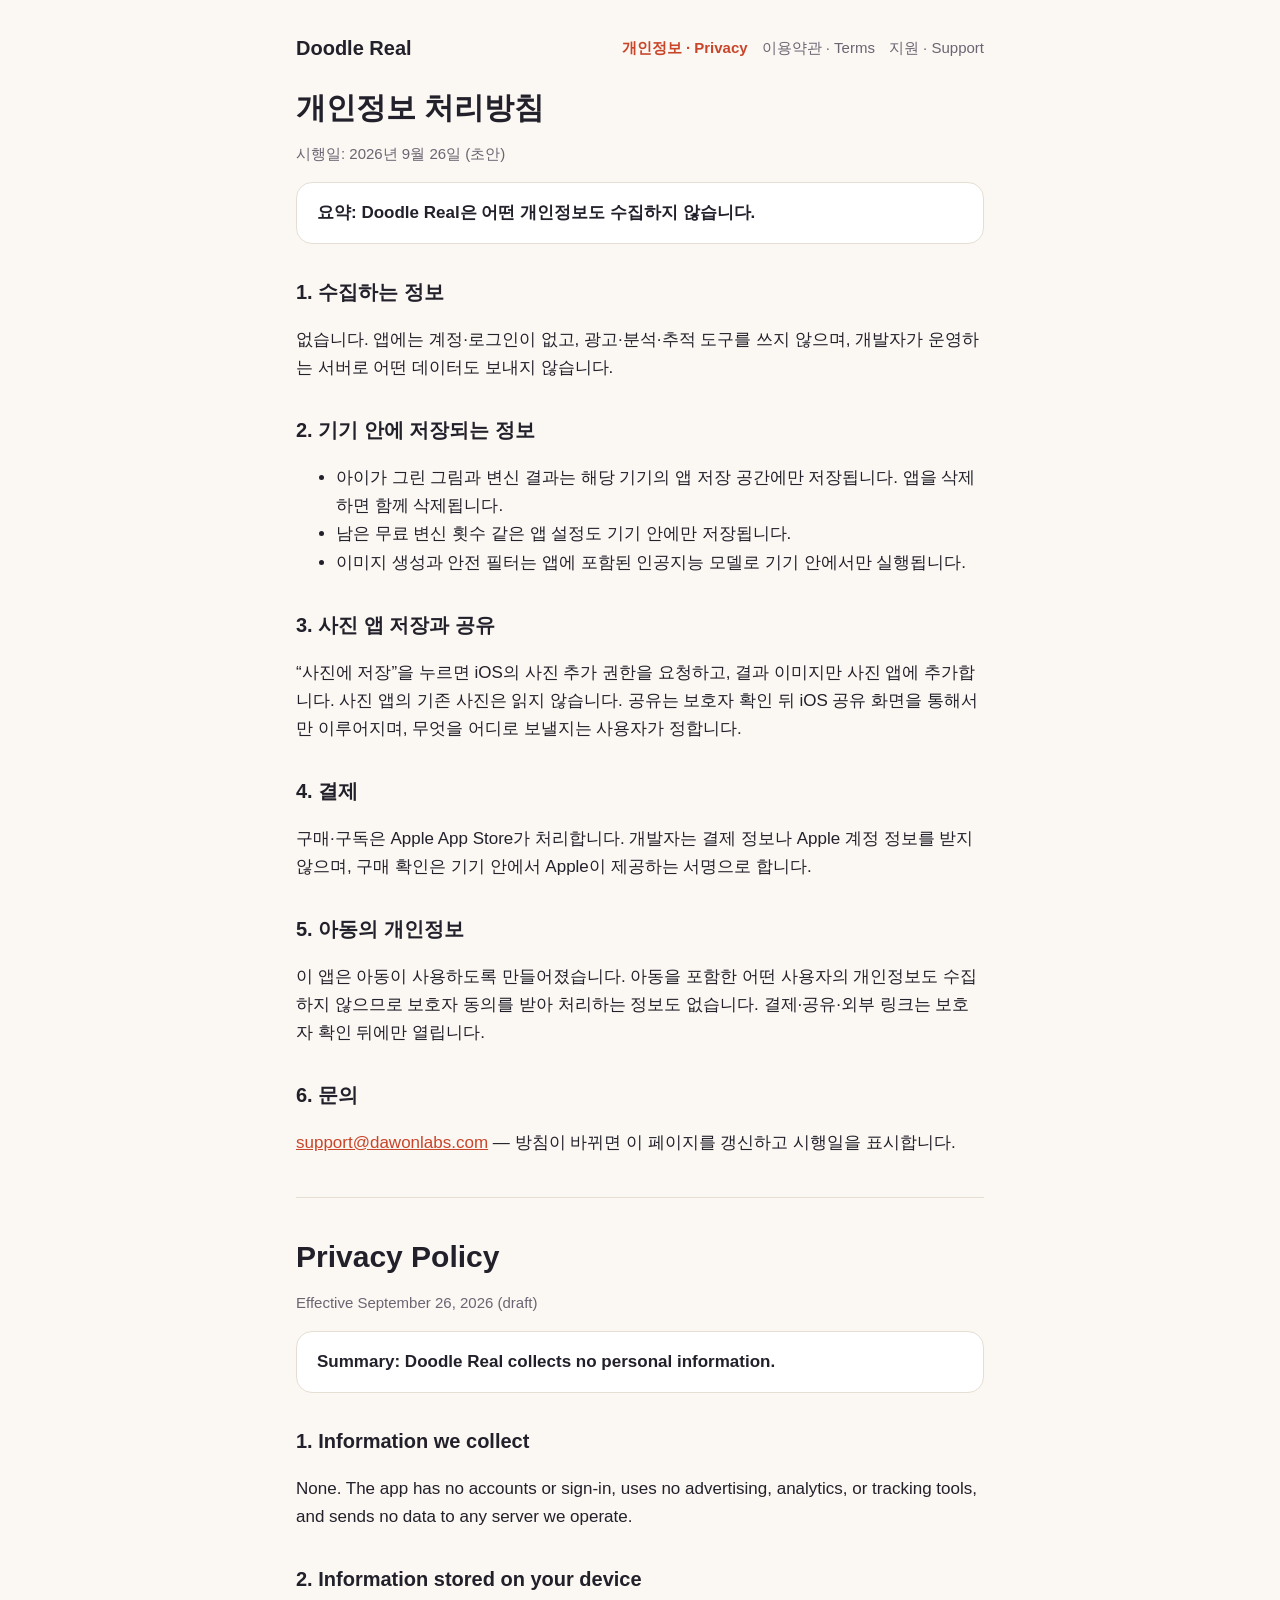
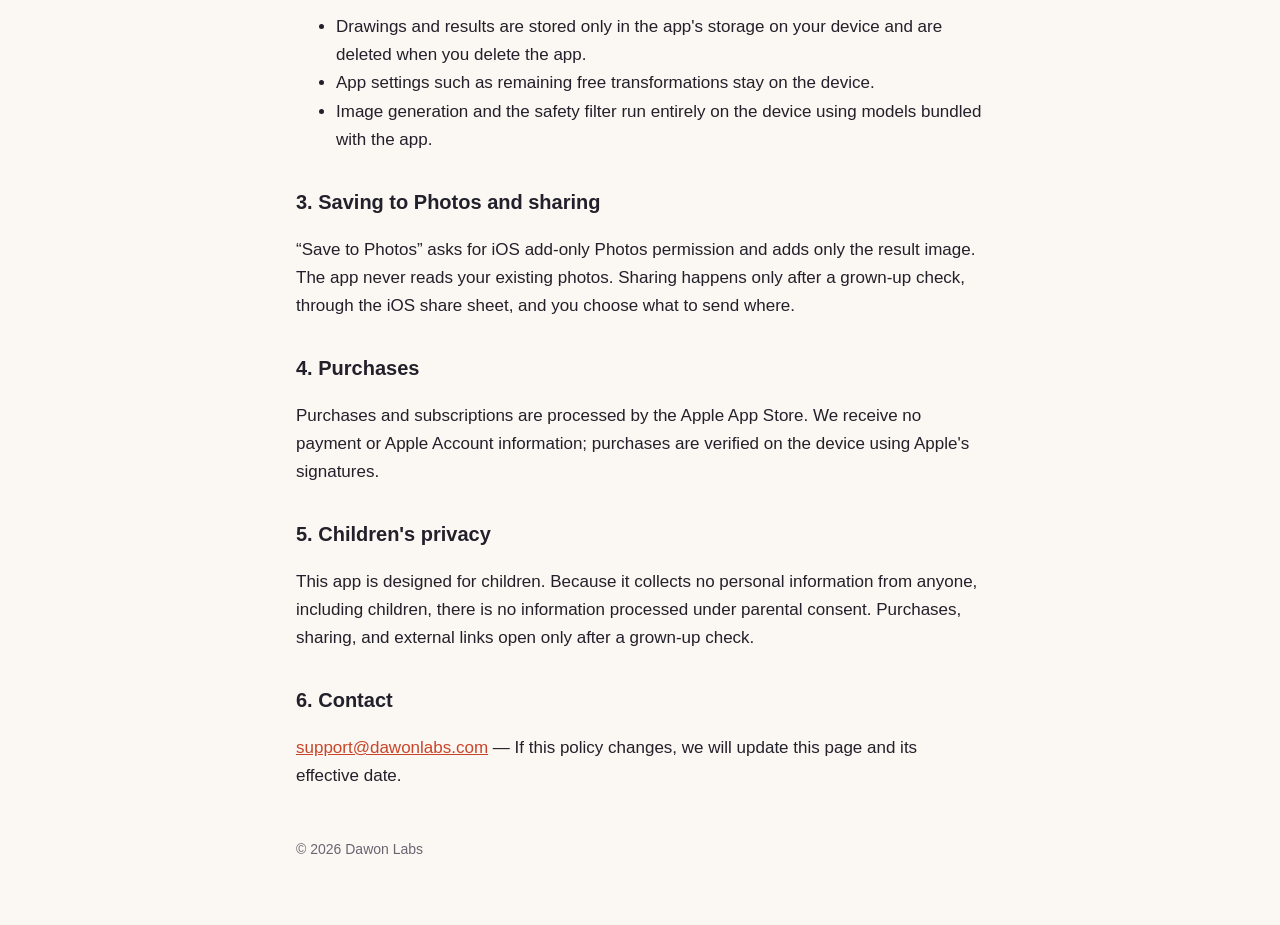
==== privacy/index.html @ 5f00e4da "Doodle Real 개인정보·이용약관·지원 페이지 Co-Authored-By: Claude Opus 5.5 (1M context) <noreply@anthropic.com>" ====
<!doctype html><html lang="ko"><head><meta charset="utf-8"><meta name="viewport" content="width=device-width,initial-scale=1">
<title>개인정보 처리방침 · Doodle Real</title><link rel="stylesheet" href="../style.css"></head><body><main>
<header><a class="home" href="../">Doodle Real</a><nav><a href="./" aria-current="page">개인정보 · Privacy</a><a href="../terms/">이용약관 · Terms</a><a href="../support/">지원 · Support</a></nav></header>
<h1>개인정보 처리방침</h1><p class="sub">시행일: 2026년 9월 26일 (초안)</p>
<div class="card"><strong>요약: Doodle Real은 어떤 개인정보도 수집하지 않습니다.</strong></div>
<h2>1. 수집하는 정보</h2>
<p>없습니다. 앱에는 계정·로그인이 없고, 광고·분석·추적 도구를 쓰지 않으며, 개발자가 운영하는 서버로 어떤 데이터도 보내지 않습니다.</p>
<h2>2. 기기 안에 저장되는 정보</h2>
<ul><li>아이가 그린 그림과 변신 결과는 해당 기기의 앱 저장 공간에만 저장됩니다. 앱을 삭제하면 함께 삭제됩니다.</li>
<li>남은 무료 변신 횟수 같은 앱 설정도 기기 안에만 저장됩니다.</li>
<li>이미지 생성과 안전 필터는 앱에 포함된 인공지능 모델로 기기 안에서만 실행됩니다.</li></ul>
<h2>3. 사진 앱 저장과 공유</h2>
<p>“사진에 저장”을 누르면 iOS의 사진 추가 권한을 요청하고, 결과 이미지만 사진 앱에 추가합니다. 사진 앱의 기존 사진은 읽지 않습니다. 공유는 보호자 확인 뒤 iOS 공유 화면을 통해서만 이루어지며, 무엇을 어디로 보낼지는 사용자가 정합니다.</p>
<h2>4. 결제</h2>
<p>구매·구독은 Apple App Store가 처리합니다. 개발자는 결제 정보나 Apple 계정 정보를 받지 않으며, 구매 확인은 기기 안에서 Apple이 제공하는 서명으로 합니다.</p>
<h2>5. 아동의 개인정보</h2>
<p>이 앱은 아동이 사용하도록 만들어졌습니다. 아동을 포함한 어떤 사용자의 개인정보도 수집하지 않으므로 보호자 동의를 받아 처리하는 정보도 없습니다. 결제·공유·외부 링크는 보호자 확인 뒤에만 열립니다.</p>
<h2>6. 문의</h2>
<p><a href="mailto:support@dawonlabs.com">support@dawonlabs.com</a> — 방침이 바뀌면 이 페이지를 갱신하고 시행일을 표시합니다.</p>
<hr style="border:none;border-top:1px solid var(--line);margin:40px 0">
<h1 lang="en">Privacy Policy</h1><p class="sub" lang="en">Effective September 26, 2026 (draft)</p>
<div lang="en">
<div class="card"><strong>Summary: Doodle Real collects no personal information.</strong></div>
<h2>1. Information we collect</h2><p>None. The app has no accounts or sign-in, uses no advertising, analytics, or tracking tools, and sends no data to any server we operate.</p>
<h2>2. Information stored on your device</h2><ul><li>Drawings and results are stored only in the app's storage on your device and are deleted when you delete the app.</li><li>App settings such as remaining free transformations stay on the device.</li><li>Image generation and the safety filter run entirely on the device using models bundled with the app.</li></ul>
<h2>3. Saving to Photos and sharing</h2><p>“Save to Photos” asks for iOS add-only Photos permission and adds only the result image. The app never reads your existing photos. Sharing happens only after a grown-up check, through the iOS share sheet, and you choose what to send where.</p>
<h2>4. Purchases</h2><p>Purchases and subscriptions are processed by the Apple App Store. We receive no payment or Apple Account information; purchases are verified on the device using Apple's signatures.</p>
<h2>5. Children's privacy</h2><p>This app is designed for children. Because it collects no personal information from anyone, including children, there is no information processed under parental consent. Purchases, sharing, and external links open only after a grown-up check.</p>
<h2>6. Contact</h2><p><a href="mailto:support@dawonlabs.com">support@dawonlabs.com</a> — If this policy changes, we will update this page and its effective date.</p>
</div>
<footer>© 2026 Dawon Labs</footer></main></body></html>
---- style.css ----
:root{--bg:#FBF7F2;--surface:#fff;--text:#22202A;--sub:#6A6573;--accent:#C8452A;--line:#E6DED3}
@media (prefers-color-scheme:dark){:root{--bg:#151419;--surface:#212026;--text:#F5F2EE;--sub:#ABA6B4;--accent:#FF8A6B;--line:#3A3842}}
*{box-sizing:border-box}
body{margin:0;background:var(--bg);color:var(--text);font:17px/1.65 -apple-system,BlinkMacSystemFont,"Apple SD Gothic Neo","Segoe UI",sans-serif}
main{max-width:720px;margin:0 auto;padding:32px 16px 64px}
header{display:flex;justify-content:space-between;align-items:center;gap:12px;flex-wrap:wrap;margin-bottom:24px}
header a.home{font-weight:700;color:var(--text);text-decoration:none;font-size:20px}
nav{display:flex;flex-wrap:wrap;gap:4px 14px}
nav a{color:var(--sub);text-decoration:none;font-size:15px;white-space:nowrap}
nav a[aria-current]{color:var(--accent);font-weight:600}
h1{font-size:30px;line-height:1.25;margin:8px 0 4px}
h2{font-size:20px;margin:32px 0 8px}
p,li{color:var(--text)}
.sub{color:var(--sub);font-size:15px}
.card{background:var(--surface);border:1px solid var(--line);border-radius:16px;padding:16px 20px;margin:16px 0}
a{color:var(--accent)}
.lang{font-size:14px}
footer{margin-top:48px;color:var(--sub);font-size:14px}
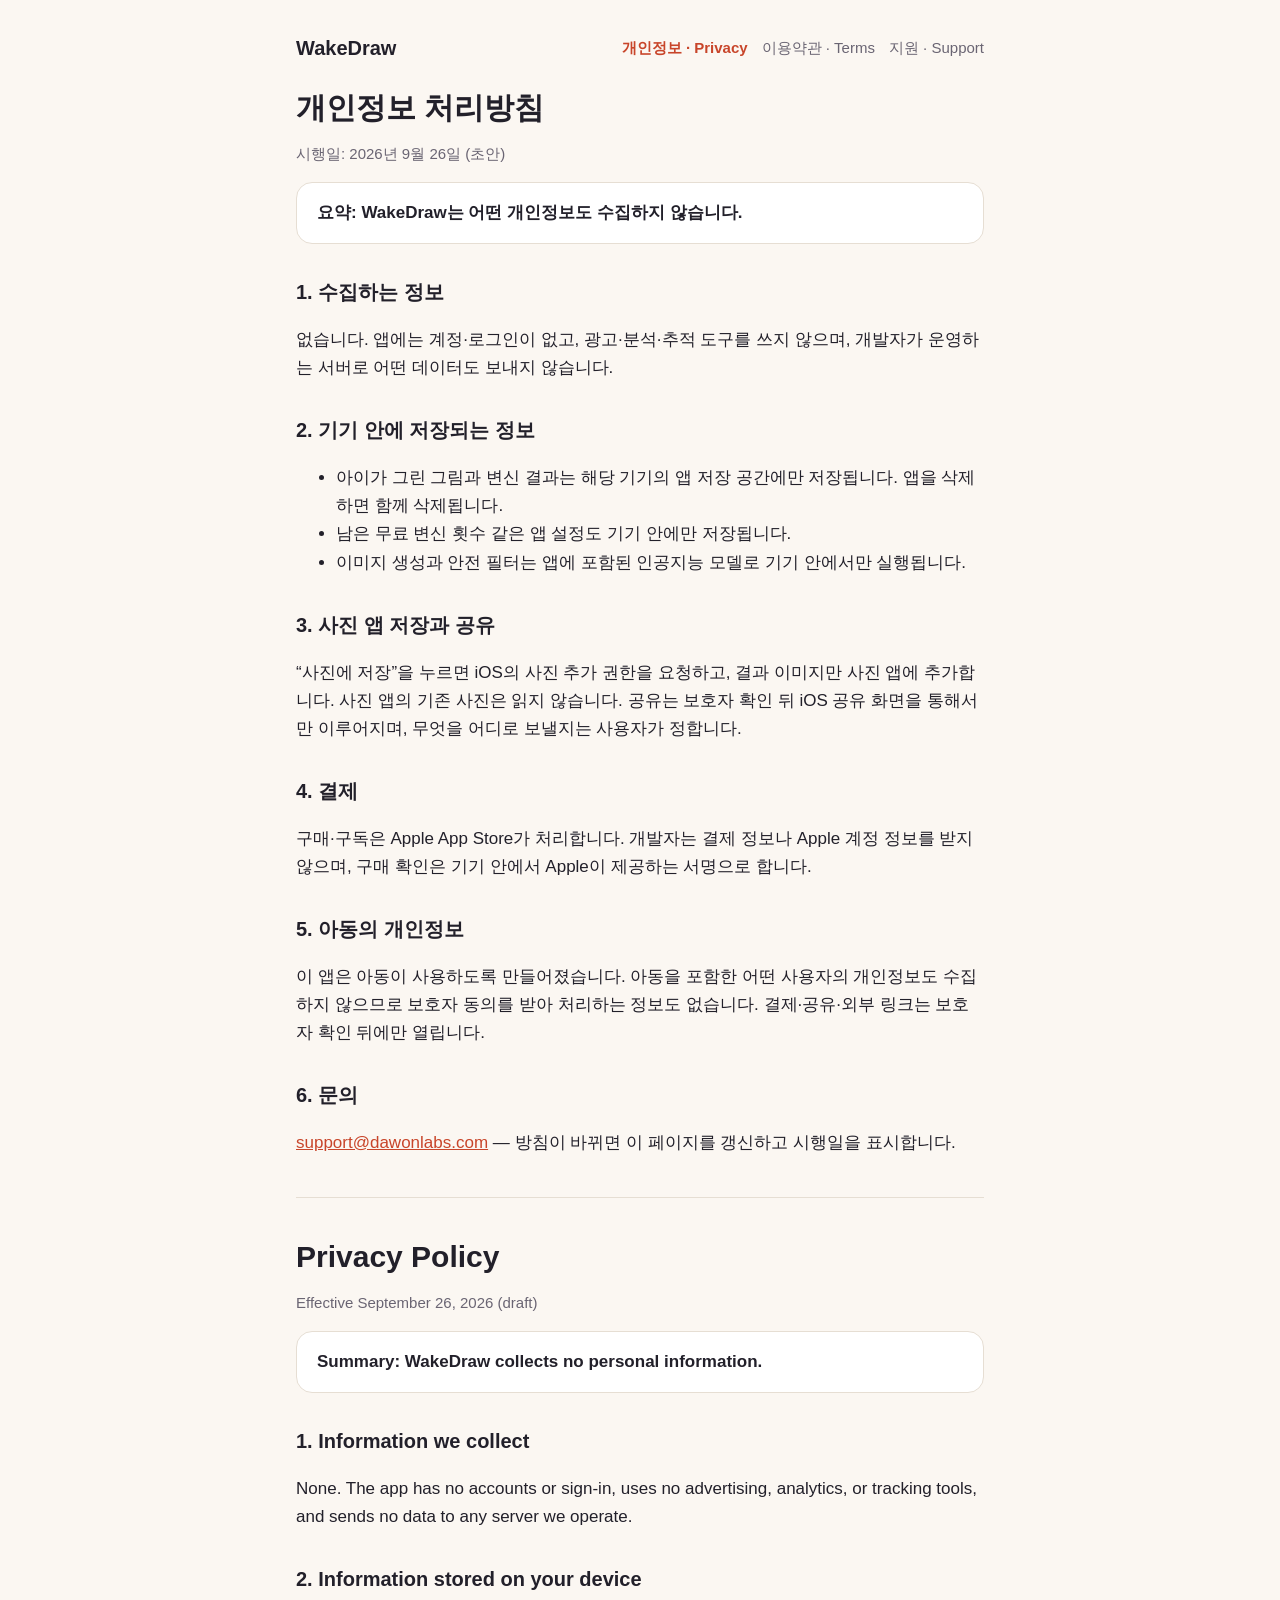
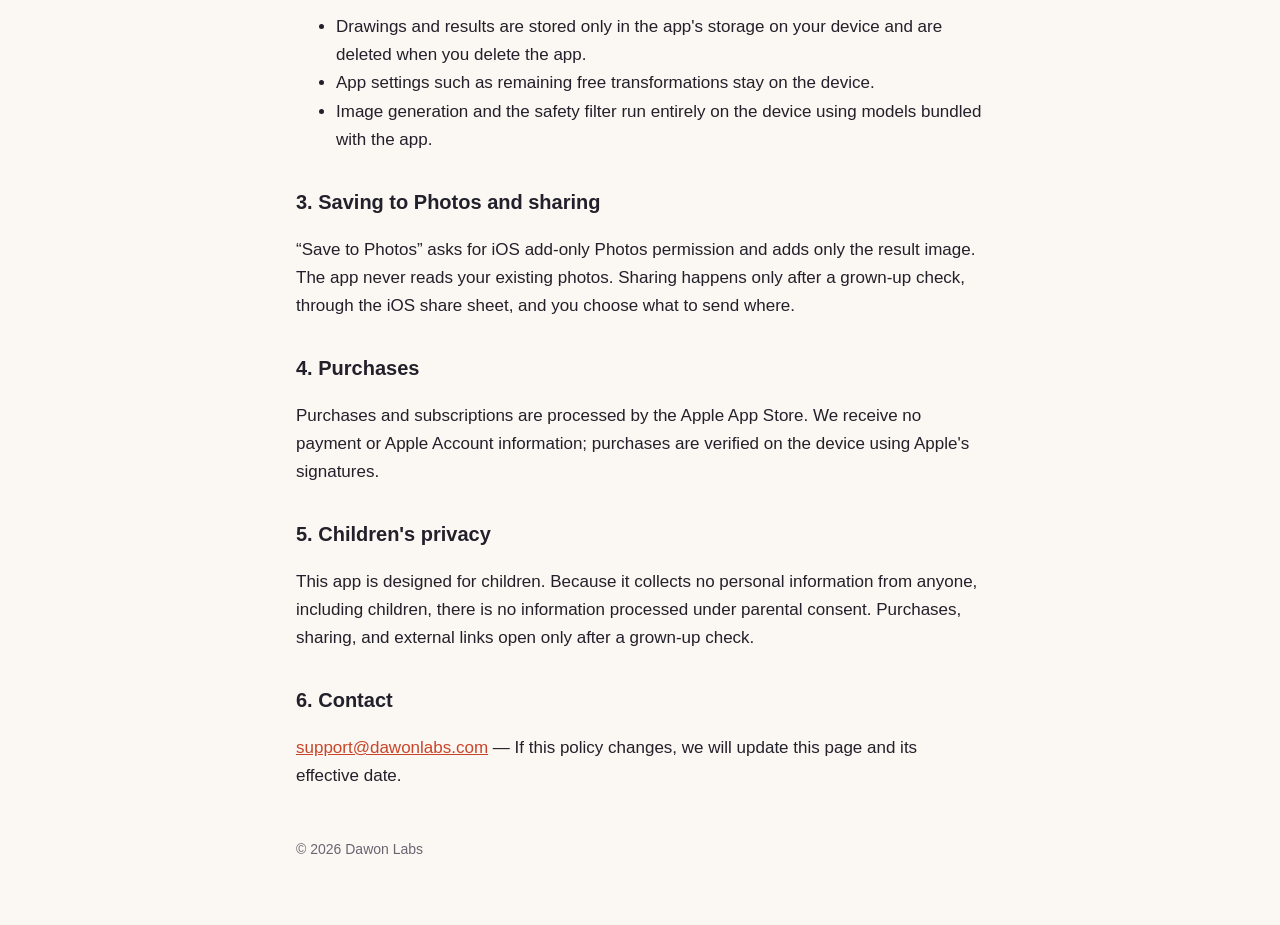
==== commit 43e13e02: "사이트 갱신 (doodle-real c04c892)" ====
--- a/privacy/index.html
+++ b/privacy/index.html
@@ -1,8 +1,8 @@
 <!doctype html><html lang="ko"><head><meta charset="utf-8"><meta name="viewport" content="width=device-width,initial-scale=1">
-<title>개인정보 처리방침 · Doodle Real</title><link rel="stylesheet" href="../style.css"></head><body><main>
-<header><a class="home" href="../">Doodle Real</a><nav><a href="./" aria-current="page">개인정보 · Privacy</a><a href="../terms/">이용약관 · Terms</a><a href="../support/">지원 · Support</a></nav></header>
+<title>개인정보 처리방침 · WakeDraw</title><link rel="stylesheet" href="../style.css"></head><body><main>
+<header><a class="home" href="../">WakeDraw</a><nav><a href="./" aria-current="page">개인정보 · Privacy</a><a href="../terms/">이용약관 · Terms</a><a href="../support/">지원 · Support</a></nav></header>
 <h1>개인정보 처리방침</h1><p class="sub">시행일: 2026년 9월 26일 (초안)</p>
-<div class="card"><strong>요약: Doodle Real은 어떤 개인정보도 수집하지 않습니다.</strong></div>
+<div class="card"><strong>요약: WakeDraw는 어떤 개인정보도 수집하지 않습니다.</strong></div>
 <h2>1. 수집하는 정보</h2>
 <p>없습니다. 앱에는 계정·로그인이 없고, 광고·분석·추적 도구를 쓰지 않으며, 개발자가 운영하는 서버로 어떤 데이터도 보내지 않습니다.</p>
 <h2>2. 기기 안에 저장되는 정보</h2>
@@ -20,7 +20,7 @@
 <hr style="border:none;border-top:1px solid var(--line);margin:40px 0">
 <h1 lang="en">Privacy Policy</h1><p class="sub" lang="en">Effective September 26, 2026 (draft)</p>
 <div lang="en">
-<div class="card"><strong>Summary: Doodle Real collects no personal information.</strong></div>
+<div class="card"><strong>Summary: WakeDraw collects no personal information.</strong></div>
 <h2>1. Information we collect</h2><p>None. The app has no accounts or sign-in, uses no advertising, analytics, or tracking tools, and sends no data to any server we operate.</p>
 <h2>2. Information stored on your device</h2><ul><li>Drawings and results are stored only in the app's storage on your device and are deleted when you delete the app.</li><li>App settings such as remaining free transformations stay on the device.</li><li>Image generation and the safety filter run entirely on the device using models bundled with the app.</li></ul>
 <h2>3. Saving to Photos and sharing</h2><p>“Save to Photos” asks for iOS add-only Photos permission and adds only the result image. The app never reads your existing photos. Sharing happens only after a grown-up check, through the iOS share sheet, and you choose what to send where.</p>
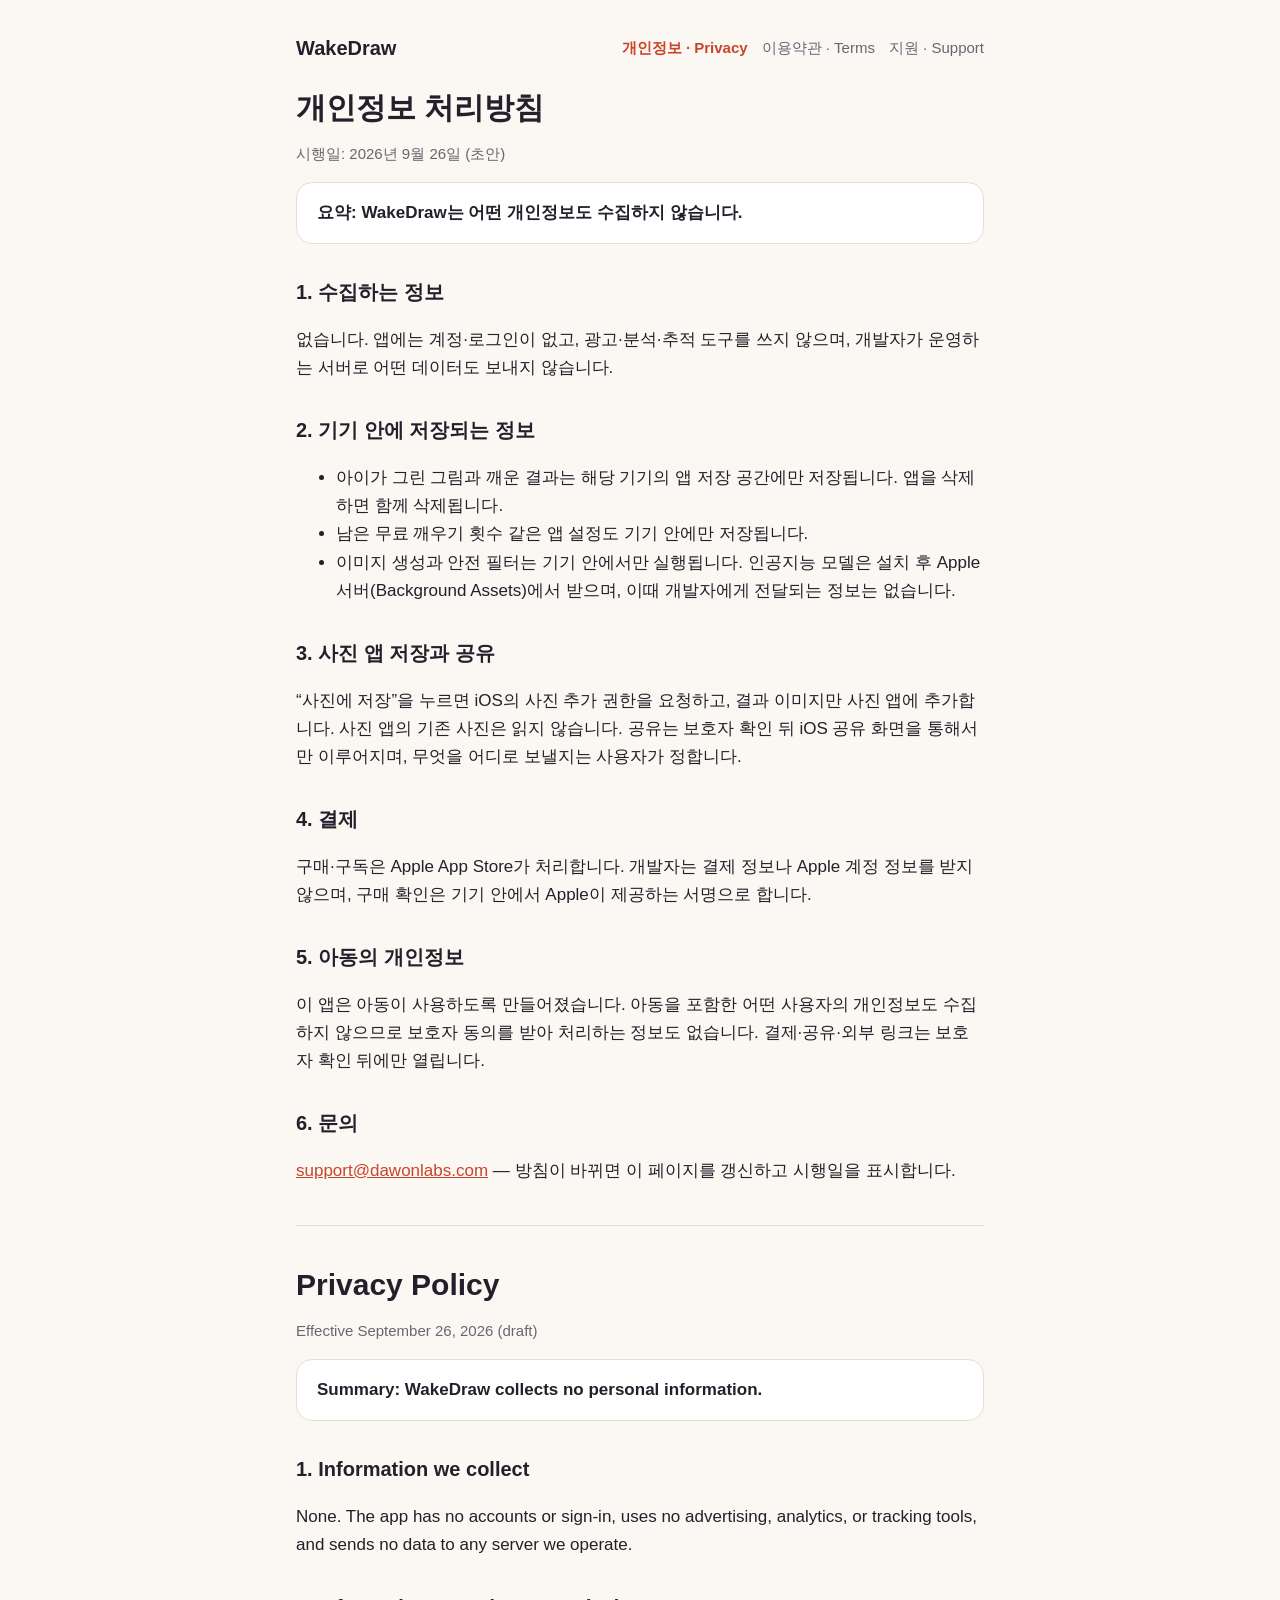
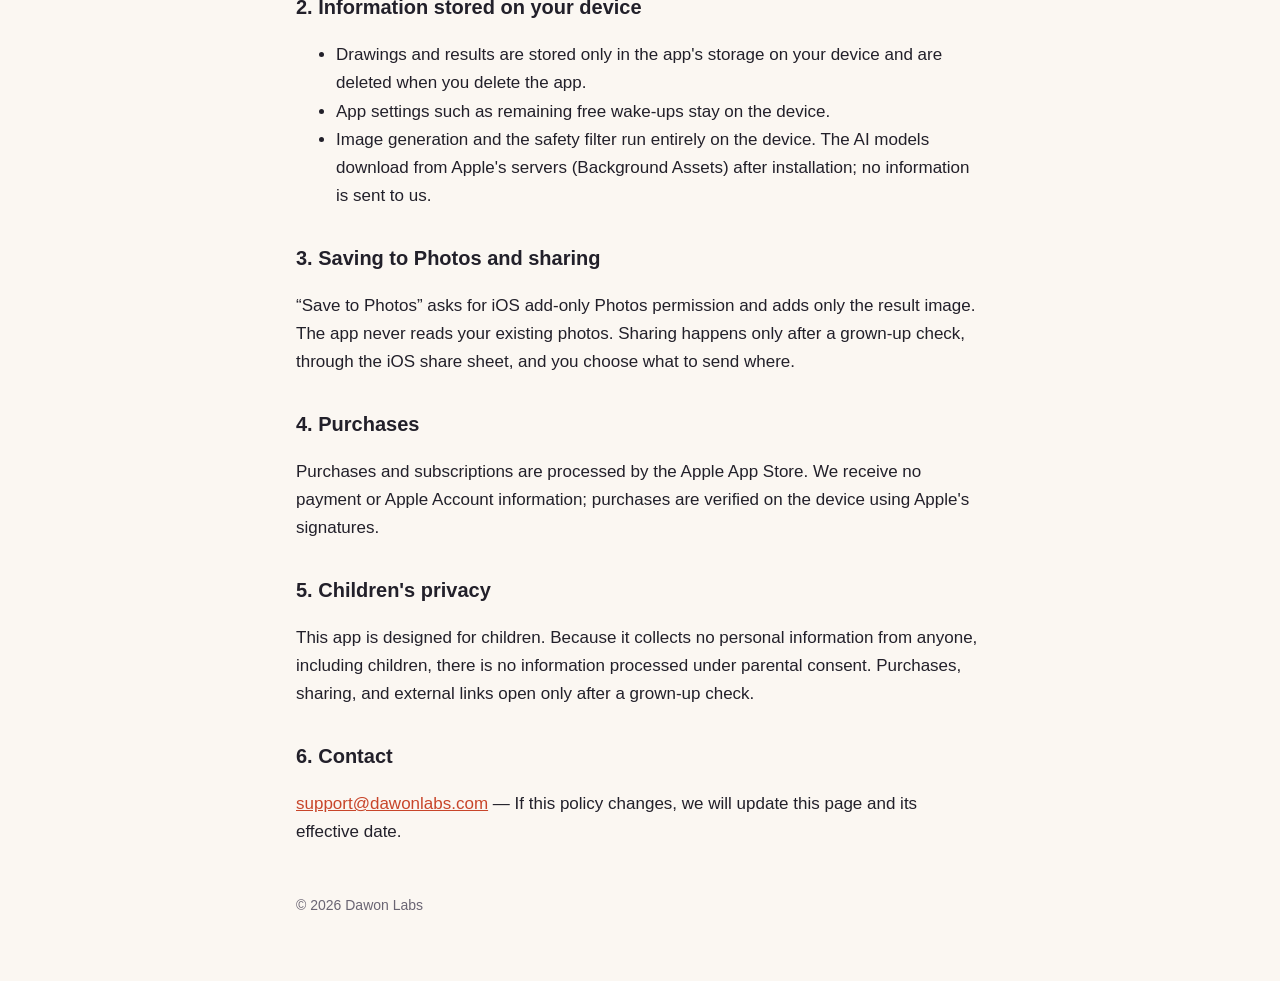
==== commit b4a93c04: "사이트 갱신 (doodle-real c04c892)" ====
--- a/privacy/index.html
+++ b/privacy/index.html
@@ -6,9 +6,9 @@
 <h2>1. 수집하는 정보</h2>
 <p>없습니다. 앱에는 계정·로그인이 없고, 광고·분석·추적 도구를 쓰지 않으며, 개발자가 운영하는 서버로 어떤 데이터도 보내지 않습니다.</p>
 <h2>2. 기기 안에 저장되는 정보</h2>
-<ul><li>아이가 그린 그림과 변신 결과는 해당 기기의 앱 저장 공간에만 저장됩니다. 앱을 삭제하면 함께 삭제됩니다.</li>
-<li>남은 무료 변신 횟수 같은 앱 설정도 기기 안에만 저장됩니다.</li>
-<li>이미지 생성과 안전 필터는 앱에 포함된 인공지능 모델로 기기 안에서만 실행됩니다.</li></ul>
+<ul><li>아이가 그린 그림과 깨운 결과는 해당 기기의 앱 저장 공간에만 저장됩니다. 앱을 삭제하면 함께 삭제됩니다.</li>
+<li>남은 무료 깨우기 횟수 같은 앱 설정도 기기 안에만 저장됩니다.</li>
+<li>이미지 생성과 안전 필터는 기기 안에서만 실행됩니다. 인공지능 모델은 설치 후 Apple 서버(Background Assets)에서 받으며, 이때 개발자에게 전달되는 정보는 없습니다.</li></ul>
 <h2>3. 사진 앱 저장과 공유</h2>
 <p>“사진에 저장”을 누르면 iOS의 사진 추가 권한을 요청하고, 결과 이미지만 사진 앱에 추가합니다. 사진 앱의 기존 사진은 읽지 않습니다. 공유는 보호자 확인 뒤 iOS 공유 화면을 통해서만 이루어지며, 무엇을 어디로 보낼지는 사용자가 정합니다.</p>
 <h2>4. 결제</h2>
@@ -22,7 +22,7 @@
 <div lang="en">
 <div class="card"><strong>Summary: WakeDraw collects no personal information.</strong></div>
 <h2>1. Information we collect</h2><p>None. The app has no accounts or sign-in, uses no advertising, analytics, or tracking tools, and sends no data to any server we operate.</p>
-<h2>2. Information stored on your device</h2><ul><li>Drawings and results are stored only in the app's storage on your device and are deleted when you delete the app.</li><li>App settings such as remaining free transformations stay on the device.</li><li>Image generation and the safety filter run entirely on the device using models bundled with the app.</li></ul>
+<h2>2. Information stored on your device</h2><ul><li>Drawings and results are stored only in the app's storage on your device and are deleted when you delete the app.</li><li>App settings such as remaining free wake-ups stay on the device.</li><li>Image generation and the safety filter run entirely on the device. The AI models download from Apple's servers (Background Assets) after installation; no information is sent to us.</li></ul>
 <h2>3. Saving to Photos and sharing</h2><p>“Save to Photos” asks for iOS add-only Photos permission and adds only the result image. The app never reads your existing photos. Sharing happens only after a grown-up check, through the iOS share sheet, and you choose what to send where.</p>
 <h2>4. Purchases</h2><p>Purchases and subscriptions are processed by the Apple App Store. We receive no payment or Apple Account information; purchases are verified on the device using Apple's signatures.</p>
 <h2>5. Children's privacy</h2><p>This app is designed for children. Because it collects no personal information from anyone, including children, there is no information processed under parental consent. Purchases, sharing, and external links open only after a grown-up check.</p>
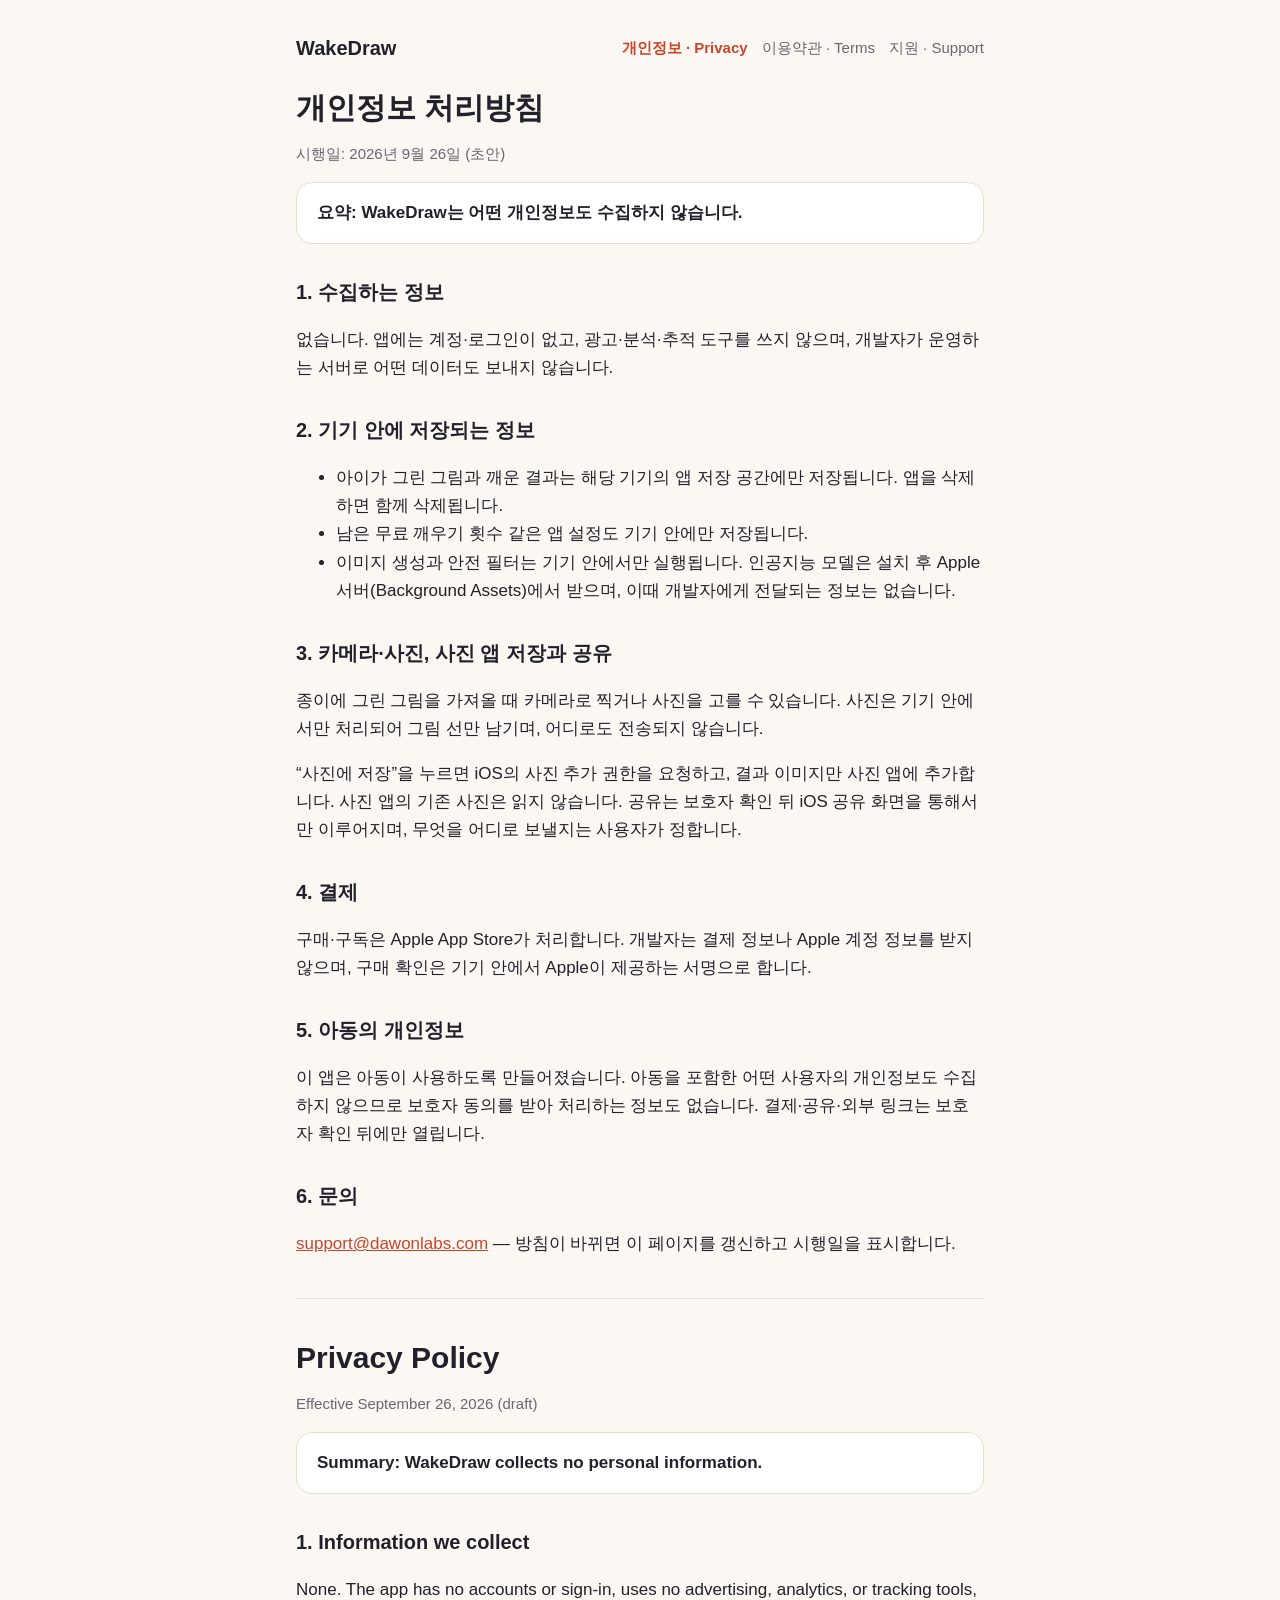
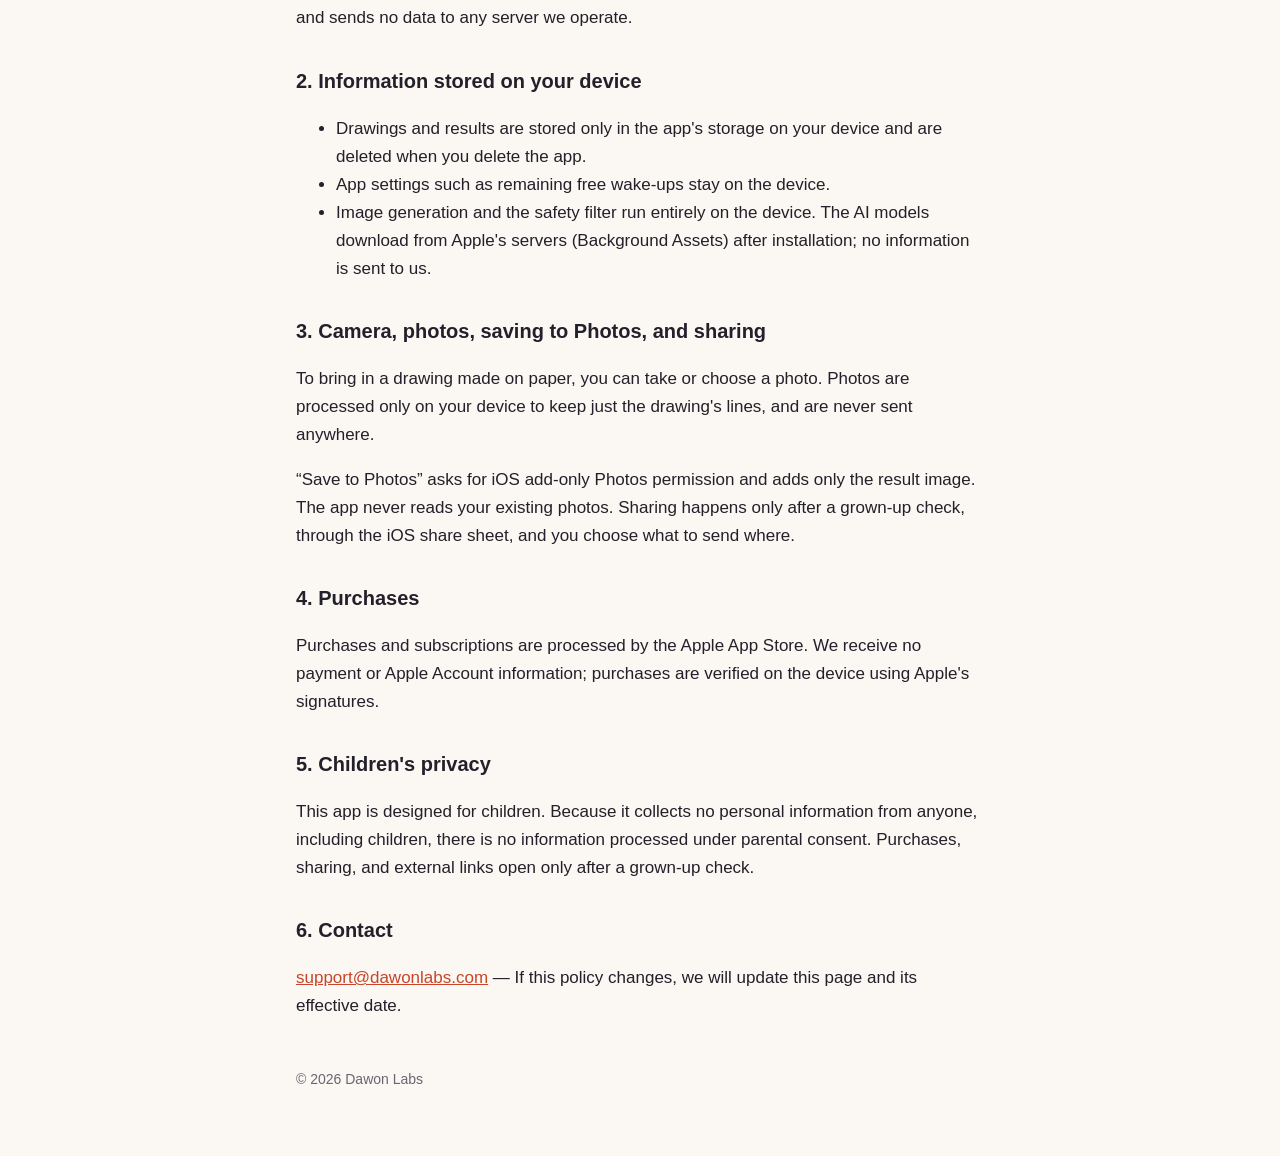
==== commit eea4dd22: "사이트 갱신 (doodle-real 90054dd)" ====
--- a/privacy/index.html
+++ b/privacy/index.html
@@ -9,7 +9,8 @@
 <ul><li>아이가 그린 그림과 깨운 결과는 해당 기기의 앱 저장 공간에만 저장됩니다. 앱을 삭제하면 함께 삭제됩니다.</li>
 <li>남은 무료 깨우기 횟수 같은 앱 설정도 기기 안에만 저장됩니다.</li>
 <li>이미지 생성과 안전 필터는 기기 안에서만 실행됩니다. 인공지능 모델은 설치 후 Apple 서버(Background Assets)에서 받으며, 이때 개발자에게 전달되는 정보는 없습니다.</li></ul>
-<h2>3. 사진 앱 저장과 공유</h2>
+<h2>3. 카메라·사진, 사진 앱 저장과 공유</h2>
+<p>종이에 그린 그림을 가져올 때 카메라로 찍거나 사진을 고를 수 있습니다. 사진은 기기 안에서만 처리되어 그림 선만 남기며, 어디로도 전송되지 않습니다.</p>
 <p>“사진에 저장”을 누르면 iOS의 사진 추가 권한을 요청하고, 결과 이미지만 사진 앱에 추가합니다. 사진 앱의 기존 사진은 읽지 않습니다. 공유는 보호자 확인 뒤 iOS 공유 화면을 통해서만 이루어지며, 무엇을 어디로 보낼지는 사용자가 정합니다.</p>
 <h2>4. 결제</h2>
 <p>구매·구독은 Apple App Store가 처리합니다. 개발자는 결제 정보나 Apple 계정 정보를 받지 않으며, 구매 확인은 기기 안에서 Apple이 제공하는 서명으로 합니다.</p>
@@ -23,7 +24,7 @@
 <div class="card"><strong>Summary: WakeDraw collects no personal information.</strong></div>
 <h2>1. Information we collect</h2><p>None. The app has no accounts or sign-in, uses no advertising, analytics, or tracking tools, and sends no data to any server we operate.</p>
 <h2>2. Information stored on your device</h2><ul><li>Drawings and results are stored only in the app's storage on your device and are deleted when you delete the app.</li><li>App settings such as remaining free wake-ups stay on the device.</li><li>Image generation and the safety filter run entirely on the device. The AI models download from Apple's servers (Background Assets) after installation; no information is sent to us.</li></ul>
-<h2>3. Saving to Photos and sharing</h2><p>“Save to Photos” asks for iOS add-only Photos permission and adds only the result image. The app never reads your existing photos. Sharing happens only after a grown-up check, through the iOS share sheet, and you choose what to send where.</p>
+<h2>3. Camera, photos, saving to Photos, and sharing</h2><p>To bring in a drawing made on paper, you can take or choose a photo. Photos are processed only on your device to keep just the drawing's lines, and are never sent anywhere.</p><p>“Save to Photos” asks for iOS add-only Photos permission and adds only the result image. The app never reads your existing photos. Sharing happens only after a grown-up check, through the iOS share sheet, and you choose what to send where.</p>
 <h2>4. Purchases</h2><p>Purchases and subscriptions are processed by the Apple App Store. We receive no payment or Apple Account information; purchases are verified on the device using Apple's signatures.</p>
 <h2>5. Children's privacy</h2><p>This app is designed for children. Because it collects no personal information from anyone, including children, there is no information processed under parental consent. Purchases, sharing, and external links open only after a grown-up check.</p>
 <h2>6. Contact</h2><p><a href="mailto:support@dawonlabs.com">support@dawonlabs.com</a> — If this policy changes, we will update this page and its effective date.</p>
